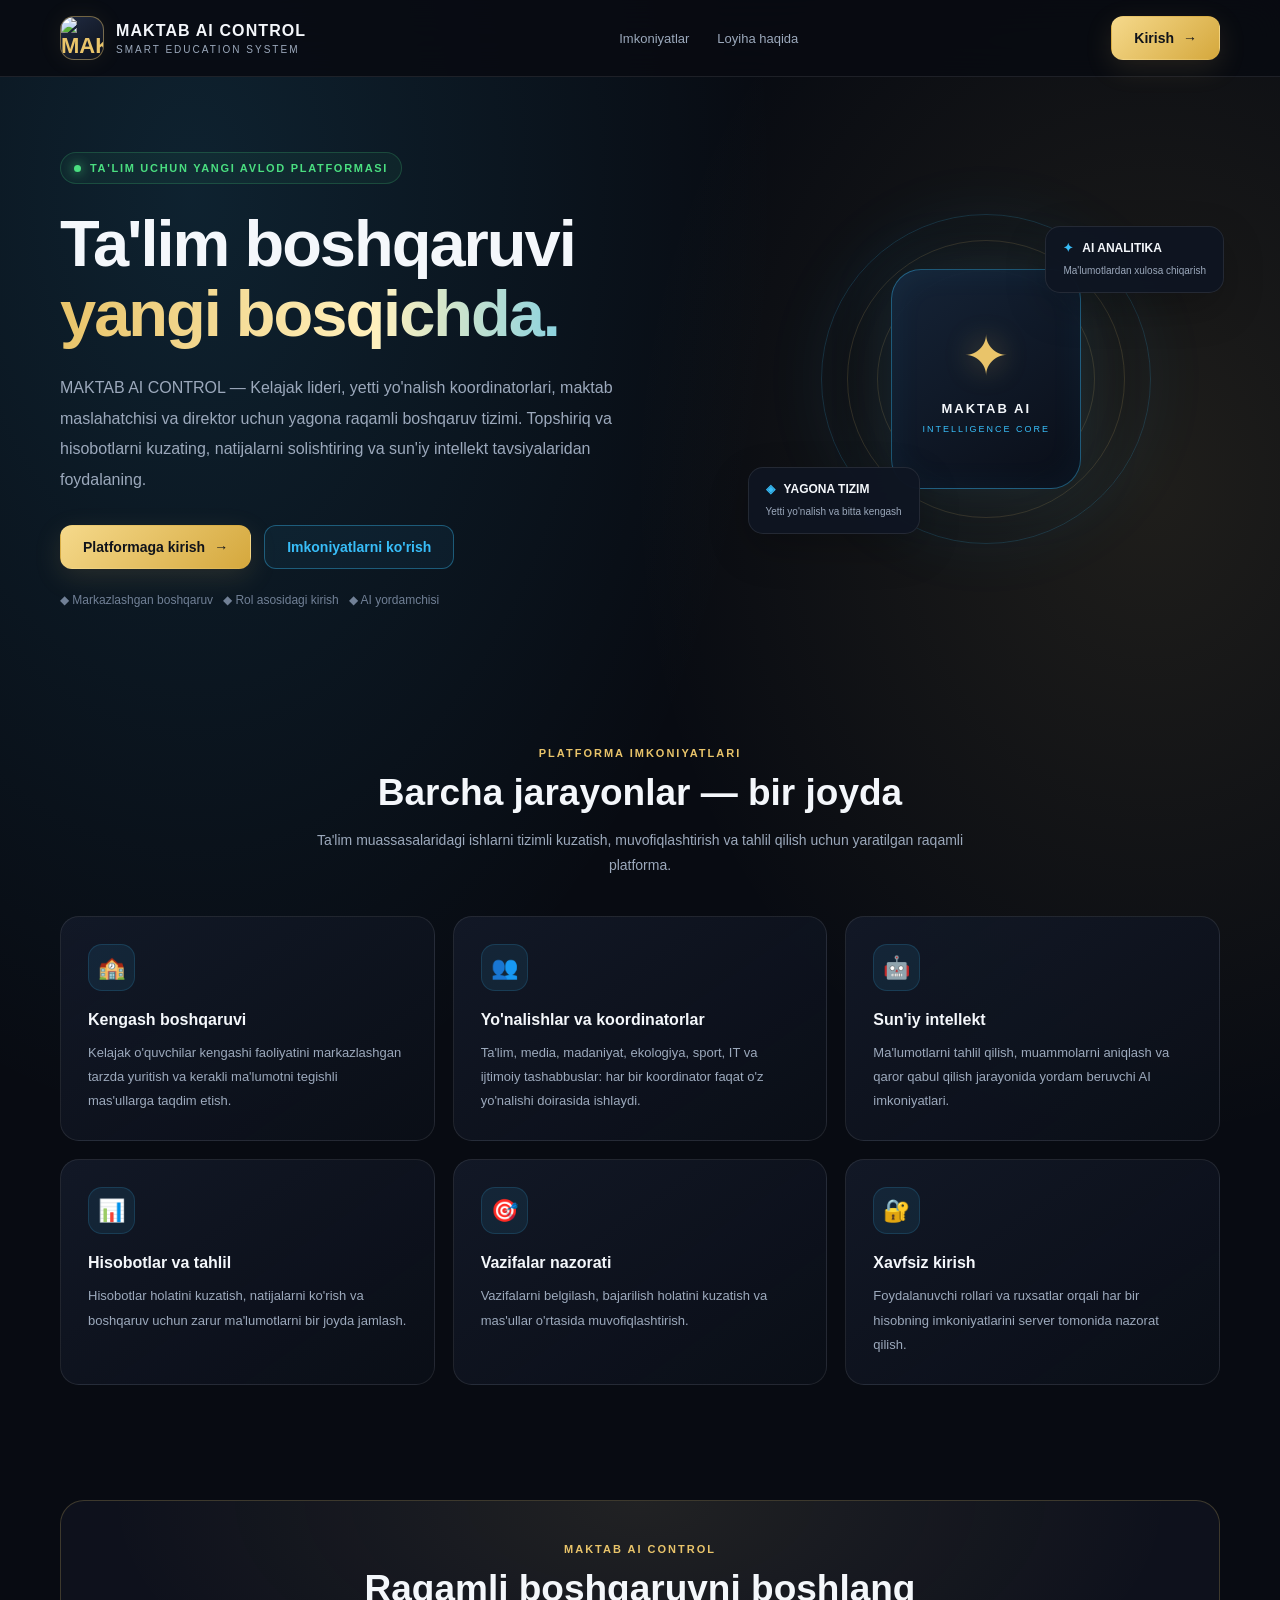
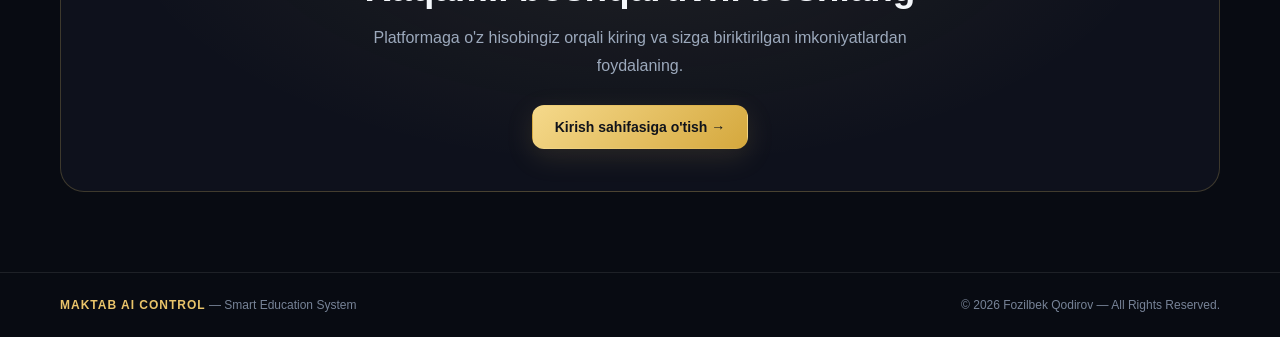
==== TUMAN_AI_CONTROL/app/static/index.html @ a56008ac "Credit project author in copyright footer" ====
<!DOCTYPE html>
<html lang="uz">
<head>
    <meta charset="UTF-8">
    <meta name="viewport" content="width=device-width, initial-scale=1.0">
    <meta name="theme-color" content="#080b12">
    <meta name="description" content="MAKTAB AI CONTROL — maktab Kelajak o'quvchilar kengashi faoliyatini boshqarish va sun'iy intellekt bilan tahlil qilish platformasi.">
    <title>MAKTAB AI CONTROL | Bosh sahifa</title>

    <style>
        :root {
            --bg: #080b12;
            --panel: rgba(17, 23, 37, .82);
            --gold: #e9c46a;
            --blue: #38bdf8;
            --green: #4ade80;
            --text: #f4f7fb;
            --muted: #9ca9bc;
            --border: rgba(255,255,255,.09);
        }

        * {
            box-sizing: border-box;
            margin: 0;
            padding: 0;
        }

        html {
            scroll-behavior: smooth;
        }

        body {
            min-height: 100vh;
            font-family: "Segoe UI", Arial, sans-serif;
            background:
                radial-gradient(ellipse at 15% 10%, rgba(56,189,248,.13), transparent 38%),
                radial-gradient(ellipse at 90% 25%, rgba(233,196,106,.10), transparent 32%),
                var(--bg);
            color: var(--text);
            overflow-x: hidden;
        }

        a {
            color: inherit;
            text-decoration: none;
        }

        button, a {
            -webkit-tap-highlight-color: transparent;
        }

        .container {
            width: min(1160px, 92%);
            margin: auto;
        }

        header {
            position: sticky;
            top: 0;
            z-index: 100;
            background: rgba(8,11,18,.88);
            backdrop-filter: blur(18px);
            border-bottom: 1px solid var(--border);
        }

        .navbar {
            min-height: 76px;
            display: flex;
            align-items: center;
            justify-content: space-between;
            gap: 20px;
        }

        .brand {
            display: flex;
            align-items: center;
            gap: 12px;
        }

        .brand-icon {
            width: 44px;
            height: 44px;
            border-radius: 14px;
            display: grid;
            place-items: center;
            color: var(--gold);
            font-size: 22px;
            font-weight: 900;
            background: linear-gradient(145deg, #202b42, #0d111b);
            border: 1px solid rgba(233,196,106,.45);
            box-shadow: 0 0 24px rgba(233,196,106,.08);
        }

        .brand-name {
            font-size: 16px;
            font-weight: 900;
            letter-spacing: 1.1px;
        }

        .brand-subtitle {
            color: var(--muted);
            font-size: 10px;
            letter-spacing: 2px;
            margin-top: 4px;
        }

        .nav-links {
            display: flex;
            align-items: center;
            gap: 28px;
            color: var(--muted);
            font-size: 13px;
        }

        .nav-links a:hover {
            color: var(--gold);
        }

        .btn {
            display: inline-flex;
            align-items: center;
            justify-content: center;
            gap: 9px;
            padding: 13px 22px;
            border-radius: 12px;
            border: 1px solid transparent;
            font-size: 14px;
            font-weight: 800;
            cursor: pointer;
            transition: .2s ease;
        }

        .btn:hover {
            transform: translateY(-2px);
        }

        .btn-primary {
            color: #10131a;
            background: linear-gradient(135deg, #f5d98b, #d5a83d);
            box-shadow: 0 8px 28px rgba(233,196,106,.13);
        }

        .btn-outline {
            border-color: rgba(56,189,248,.38);
            background: rgba(56,189,248,.06);
            color: var(--blue);
        }

        .hero {
            min-height: 590px;
            display: grid;
            grid-template-columns: 1.15fr .85fr;
            align-items: center;
            gap: 60px;
            padding-top: 75px;
            padding-bottom: 75px;
        }

        .eyebrow {
            display: inline-flex;
            align-items: center;
            gap: 9px;
            color: var(--green);
            font-size: 11px;
            font-weight: 800;
            letter-spacing: 1.7px;
            text-transform: uppercase;
            border: 1px solid rgba(74,222,128,.2);
            background: rgba(74,222,128,.06);
            border-radius: 30px;
            padding: 9px 13px;
            margin-bottom: 25px;
        }

        .status-dot {
            width: 7px;
            height: 7px;
            background: var(--green);
            border-radius: 50%;
            box-shadow: 0 0 12px var(--green);
        }

        h1 {
            font-size: clamp(37px, 5.2vw, 65px);
            line-height: 1.08;
            letter-spacing: -2px;
            margin-bottom: 24px;
        }

        h1 span {
            display: block;
            background: linear-gradient(90deg, var(--gold), #fff0bd, var(--blue));
            background-clip: text;
            -webkit-background-clip: text;
            color: transparent;
        }

        .hero-description {
            color: var(--muted);
            font-size: 16px;
            line-height: 1.9;
            max-width: 590px;
            margin-bottom: 30px;
        }

        .hero-actions {
            display: flex;
            flex-wrap: wrap;
            gap: 13px;
        }

        .hero-note {
            margin-top: 24px;
            color: #718096;
            font-size: 12px;
        }

        .visual {
            position: relative;
            min-height: 390px;
            display: grid;
            place-items: center;
        }

        .orbit {
            position: absolute;
            width: 330px;
            height: 330px;
            border: 1px solid rgba(56,189,248,.18);
            border-radius: 50%;
            box-shadow: 0 0 70px rgba(56,189,248,.06),
                        inset 0 0 60px rgba(56,189,248,.04);
        }

        .orbit::before,
        .orbit::after {
            content: "";
            position: absolute;
            border: 1px solid rgba(233,196,106,.15);
            border-radius: 50%;
        }

        .orbit::before {
            inset: 25px;
        }

        .orbit::after {
            inset: 55px;
        }

        .core {
            position: relative;
            width: 190px;
            height: 220px;
            border-radius: 30px;
            border: 1px solid rgba(56,189,248,.4);
            background: linear-gradient(145deg, rgba(22,37,57,.96), rgba(10,14,24,.98));
            box-shadow: 0 0 65px rgba(56,189,248,.13),
                        inset 0 0 35px rgba(56,189,248,.06);
            display: flex;
            flex-direction: column;
            align-items: center;
            justify-content: center;
            animation: float 5s ease-in-out infinite;
        }

        .core-symbol {
            font-size: 55px;
            color: var(--gold);
            text-shadow: 0 0 30px rgba(233,196,106,.4);
        }

        .core-title {
            margin-top: 13px;
            font-size: 13px;
            font-weight: 900;
            letter-spacing: 2px;
        }

        .core-caption {
            color: var(--blue);
            font-size: 9px;
            letter-spacing: 2px;
            margin-top: 8px;
        }

        .floating-card {
            position: absolute;
            padding: 14px 17px;
            border: 1px solid var(--border);
            background: rgba(15,21,34,.92);
            backdrop-filter: blur(15px);
            border-radius: 15px;
            box-shadow: 0 15px 40px rgba(0,0,0,.22);
        }

        .floating-card strong {
            display: block;
            font-size: 12px;
            margin-bottom: 5px;
        }

        .floating-card small {
            font-size: 10px;
            color: var(--muted);
        }

        .card-one {
            top: 42px;
            right: -4px;
        }

        .card-two {
            bottom: 40px;
            left: -5px;
        }

        .card-icon {
            color: var(--blue);
            margin-right: 6px;
        }

        @keyframes float {
            0%, 100% { transform: translateY(0); }
            50% { transform: translateY(-10px); }
        }

        .section {
            padding: 65px 0;
        }

        .section-heading {
            text-align: center;
            max-width: 700px;
            margin: 0 auto 38px;
        }

        .section-heading .mini {
            color: var(--gold);
            font-size: 11px;
            font-weight: 800;
            letter-spacing: 2px;
            margin-bottom: 13px;
        }

        h2 {
            font-size: clamp(25px, 3.3vw, 37px);
            margin-bottom: 14px;
        }

        .section-heading p {
            color: var(--muted);
            line-height: 1.8;
            font-size: 14px;
        }

        .features {
            display: grid;
            grid-template-columns: repeat(3, 1fr);
            gap: 18px;
        }

        .feature {
            padding: 27px;
            border-radius: 19px;
            border: 1px solid var(--border);
            background: linear-gradient(145deg, rgba(19,26,41,.88), rgba(11,15,24,.8));
            transition: .25s ease;
        }

        .feature:hover {
            transform: translateY(-5px);
            border-color: rgba(56,189,248,.3);
        }

        .feature-icon {
            width: 47px;
            height: 47px;
            display: grid;
            place-items: center;
            border-radius: 14px;
            margin-bottom: 20px;
            font-size: 22px;
            background: rgba(56,189,248,.09);
            border: 1px solid rgba(56,189,248,.16);
        }

        .feature h3 {
            font-size: 16px;
            margin-bottom: 12px;
        }

        .feature p {
            color: var(--muted);
            font-size: 13px;
            line-height: 1.85;
        }

        .cta {
            margin: 50px auto 80px;
            padding: 42px;
            text-align: center;
            border: 1px solid rgba(233,196,106,.22);
            border-radius: 24px;
            background:
                radial-gradient(ellipse at top, rgba(233,196,106,.09), transparent 65%),
                rgba(16,21,32,.75);
        }

        .cta p {
            color: var(--muted);
            line-height: 1.8;
            margin: 13px auto 24px;
            max-width: 600px;
        }

        footer {
            border-top: 1px solid var(--border);
            padding: 25px 0;
            color: #778397;
            font-size: 12px;
        }

        .footer-inner {
            display: flex;
            justify-content: space-between;
            align-items: center;
            gap: 15px;
        }

        .footer-brand {
            color: var(--gold);
            font-weight: 900;
            letter-spacing: 1px;
        }

        @media (max-width: 850px) {
            .nav-links {
                display: none;
            }

            .hero {
                grid-template-columns: 1fr;
                gap: 20px;
                padding-top: 65px;
            }

            .visual {
                min-height: 360px;
            }

            .features {
                grid-template-columns: repeat(2, 1fr);
            }

            .card-one {
                right: 2%;
            }

            .card-two {
                left: 2%;
            }
        }

        @media (max-width: 560px) {
            .brand-name {
                font-size: 13px;
            }

            .brand-subtitle {
                font-size: 8px;
            }

            .navbar > .btn {
                padding: 11px 13px;
                font-size: 12px;
            }

            h1 {
                letter-spacing: -1.2px;
            }

            .hero-description {
                font-size: 14px;
            }

            .features {
                grid-template-columns: 1fr;
            }

            .orbit {
                width: 270px;
                height: 270px;
            }

            .core {
                width: 160px;
                height: 190px;
            }

            .floating-card {
                padding: 11px;
            }

            .floating-card strong {
                font-size: 10px;
            }

            .floating-card small {
                font-size: 9px;
            }

            .cta {
                padding: 28px 18px;
            }

            .footer-inner {
                flex-direction: column;
                text-align: center;
            }
        }

        @media (prefers-reduced-motion: reduce) {
            *, *::before, *::after {
                animation-duration: .01ms !important;
                animation-iteration-count: 1 !important;
                scroll-behavior: auto !important;
                transition-duration: .01ms !important;
            }
        }
    </style>
</head>

<body>
    <header>
        <div class="container navbar">
            <a class="brand" href="/" aria-label="MAKTAB AI CONTROL bosh sahifa">
                <img class="brand-icon" src="/static/maktab-logo.svg" alt="MAKTAB AI CONTROL logosi">
                <div>
                    <div class="brand-name">MAKTAB AI CONTROL</div>
                    <div class="brand-subtitle">SMART EDUCATION SYSTEM</div>
                </div>
            </a>

            <nav class="nav-links">
                <a href="#imkoniyatlar">Imkoniyatlar</a>
                <a href="#haqida">Loyiha haqida</a>
            </nav>

            <!-- MUHIM: Kirish tugmasi /login ga boradi -->
            <a class="btn btn-primary" href="/login">
                Kirish <span aria-hidden="true">→</span>
            </a>
        </div>
    </header>

    <main>
        <section class="container hero" id="haqida">
            <div>
                <div class="eyebrow">
                    <span class="status-dot"></span>
                    TA'LIM UCHUN YANGI AVLOD PLATFORMASI
                </div>

                <h1>
                    Ta'lim boshqaruvi
                    <span>yangi bosqichda.</span>
                </h1>

                <p class="hero-description">
                    MAKTAB AI CONTROL — Kelajak lideri, yetti yo'nalish
                    koordinatorlari, maktab maslahatchisi va direktor uchun
                    yagona raqamli boshqaruv tizimi. Topshiriq va hisobotlarni
                    kuzating, natijalarni solishtiring va sun'iy intellekt
                    tavsiyalaridan foydalaning.
                </p>

                <div class="hero-actions">
                    <a class="btn btn-primary" href="/login">
                        Platformaga kirish <span aria-hidden="true">→</span>
                    </a>

                    <a class="btn btn-outline" href="#imkoniyatlar">
                        Imkoniyatlarni ko'rish
                    </a>
                </div>

                <div class="hero-note">
                    ◆ Markazlashgan boshqaruv &nbsp; ◆ Rol asosidagi kirish
                    &nbsp; ◆ AI yordamchisi
                </div>
            </div>

            <div class="visual" aria-label="MAKTAB AI CONTROL platformasi tasviri">
                <div class="orbit"></div>

                <div class="core">
                    <div class="core-symbol">✦</div>
                    <div class="core-title">MAKTAB AI</div>
                    <div class="core-caption">INTELLIGENCE CORE</div>
                </div>

                <div class="floating-card card-one">
                    <strong><span class="card-icon">✦</span> AI ANALITIKA</strong>
                    <small>Ma'lumotlardan xulosa chiqarish</small>
                </div>

                <div class="floating-card card-two">
                    <strong><span class="card-icon">◈</span> YAGONA TIZIM</strong>
                    <small>Yetti yo'nalish va bitta kengash</small>
                </div>
            </div>
        </section>

        <section class="section" id="imkoniyatlar">
            <div class="container">
                <div class="section-heading">
                    <div class="mini">PLATFORMA IMKONIYATLARI</div>
                    <h2>Barcha jarayonlar — bir joyda</h2>
                    <p>
                        Ta'lim muassasalaridagi ishlarni tizimli kuzatish,
                        muvofiqlashtirish va tahlil qilish uchun yaratilgan
                        raqamli platforma.
                    </p>
                </div>

                <div class="features">
                    <article class="feature">
                        <div class="feature-icon">🏫</div>
                        <h3>Kengash boshqaruvi</h3>
                        <p>
                            Kelajak o'quvchilar kengashi faoliyatini
                            markazlashgan tarzda yuritish va kerakli ma'lumotni
                            tegishli mas'ullarga taqdim etish.
                        </p>
                    </article>

                    <article class="feature">
                        <div class="feature-icon">👥</div>
                        <h3>Yo'nalishlar va koordinatorlar</h3>
                        <p>
                            Ta'lim, media, madaniyat, ekologiya, sport,
                            IT va ijtimoiy tashabbuslar: har bir koordinator
                            faqat o'z yo'nalishi doirasida ishlaydi.
                        </p>
                    </article>

                    <article class="feature">
                        <div class="feature-icon">🤖</div>
                        <h3>Sun'iy intellekt</h3>
                        <p>
                            Ma'lumotlarni tahlil qilish, muammolarni
                            aniqlash va qaror qabul qilish jarayonida
                            yordam beruvchi AI imkoniyatlari.
                        </p>
                    </article>

                    <article class="feature">
                        <div class="feature-icon">📊</div>
                        <h3>Hisobotlar va tahlil</h3>
                        <p>
                            Hisobotlar holatini kuzatish, natijalarni
                            ko'rish va boshqaruv uchun zarur
                            ma'lumotlarni bir joyda jamlash.
                        </p>
                    </article>

                    <article class="feature">
                        <div class="feature-icon">🎯</div>
                        <h3>Vazifalar nazorati</h3>
                        <p>
                            Vazifalarni belgilash, bajarilish holatini
                            kuzatish va mas'ullar o'rtasida
                            muvofiqlashtirish.
                        </p>
                    </article>

                    <article class="feature">
                        <div class="feature-icon">🔐</div>
                        <h3>Xavfsiz kirish</h3>
                        <p>
                            Foydalanuvchi rollari va ruxsatlar orqali
                            har bir hisobning imkoniyatlarini
                            server tomonida nazorat qilish.
                        </p>
                    </article>
                </div>
            </div>
        </section>

        <section class="container">
            <div class="cta">
                <div class="section-heading" style="margin-bottom: 0;">
                    <div class="mini">MAKTAB AI CONTROL</div>
                    <h2>Raqamli boshqaruvni boshlang</h2>
                </div>

                <p>
                    Platformaga o'z hisobingiz orqali kiring va
                    sizga biriktirilgan imkoniyatlardan foydalaning.
                </p>

                <a class="btn btn-primary" href="/login">
                    Kirish sahifasiga o'tish →
                </a>
            </div>
        </section>
    </main>

    <footer>
        <div class="container footer-inner">
            <div>
                <span class="footer-brand">MAKTAB AI CONTROL</span>
                <span> — Smart Education System</span>
            </div>

            <div>
                © <span id="year"></span> Fozilbek Qodirov — All Rights Reserved.
            </div>
        </div>
    </footer>

    <script>
        document.getElementById("year").textContent =
            new Date().getFullYear();

        // Kirish tugmalari /login sahifasiga olib boradi.
        // API hujjatlari (/docs) bosh sahifadagi kirish tugmasi bilan bog'lanmagan.
    </script>
</body>
</html>
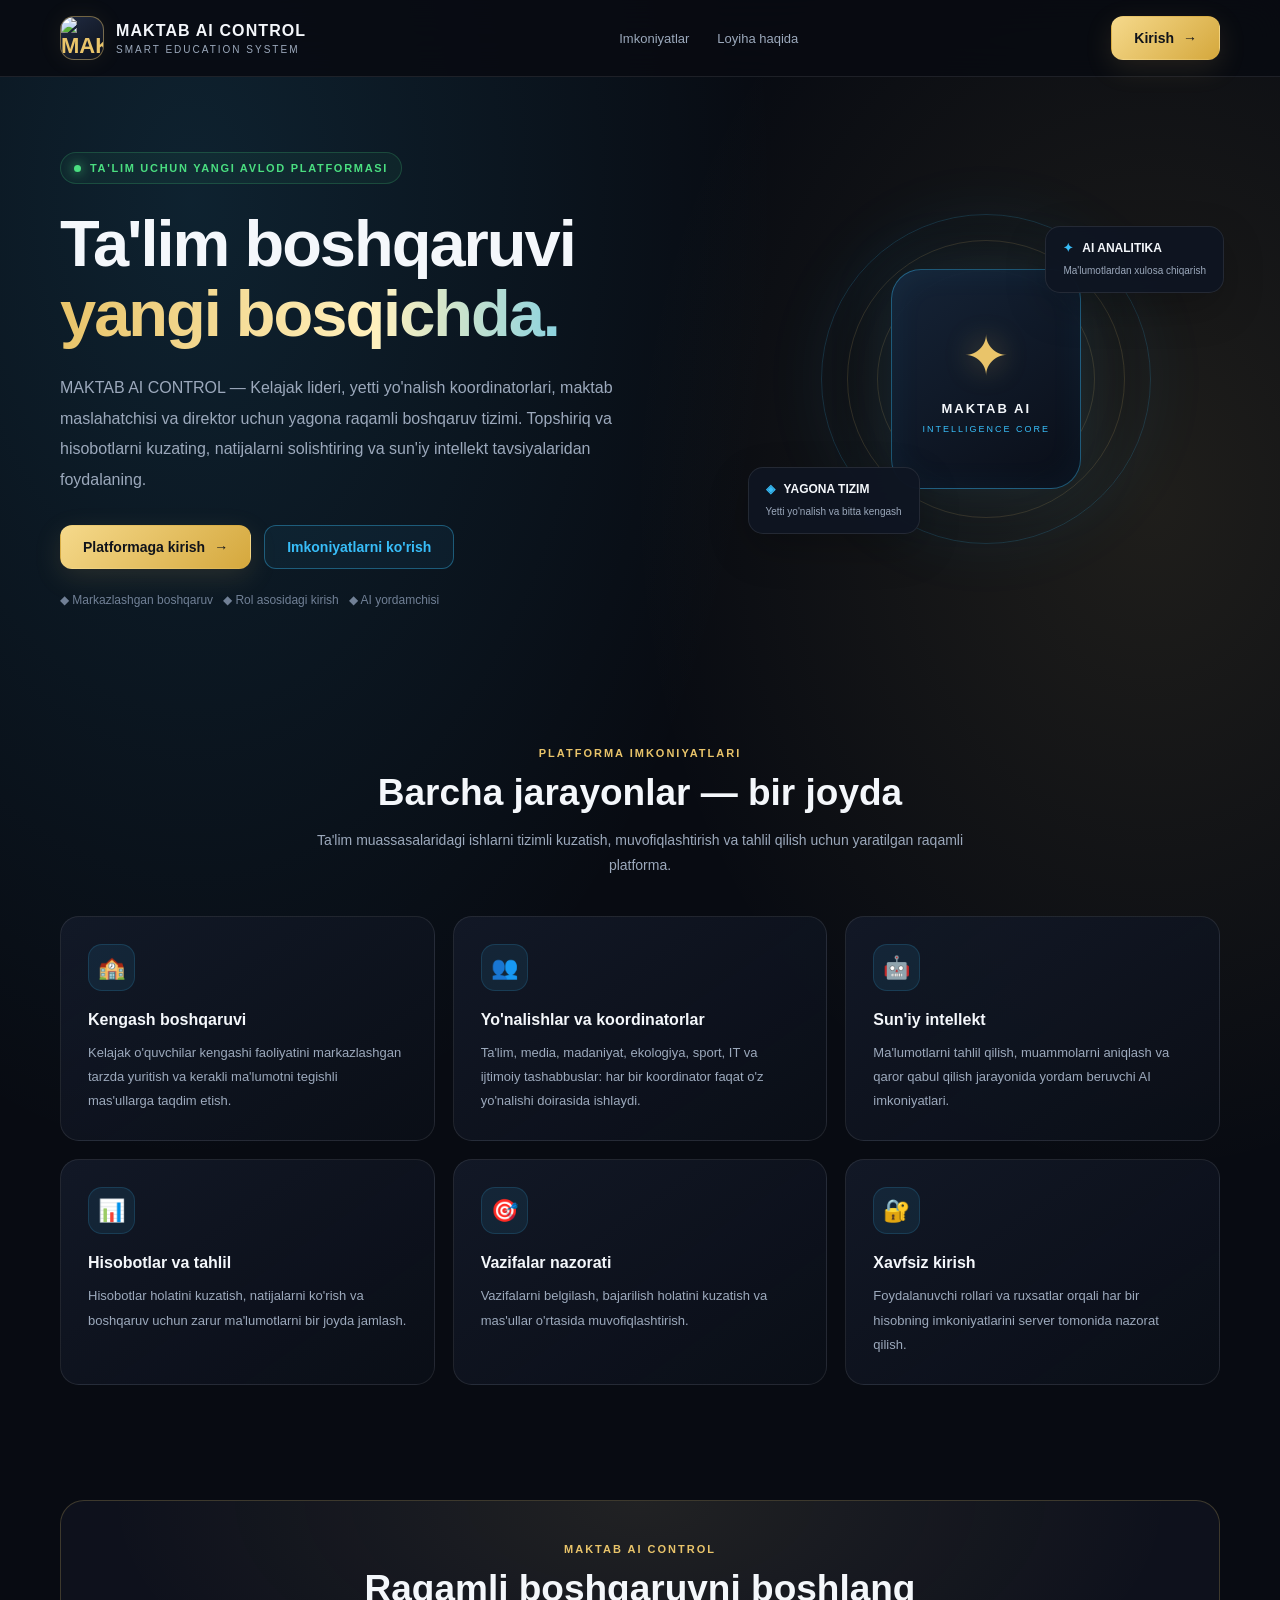
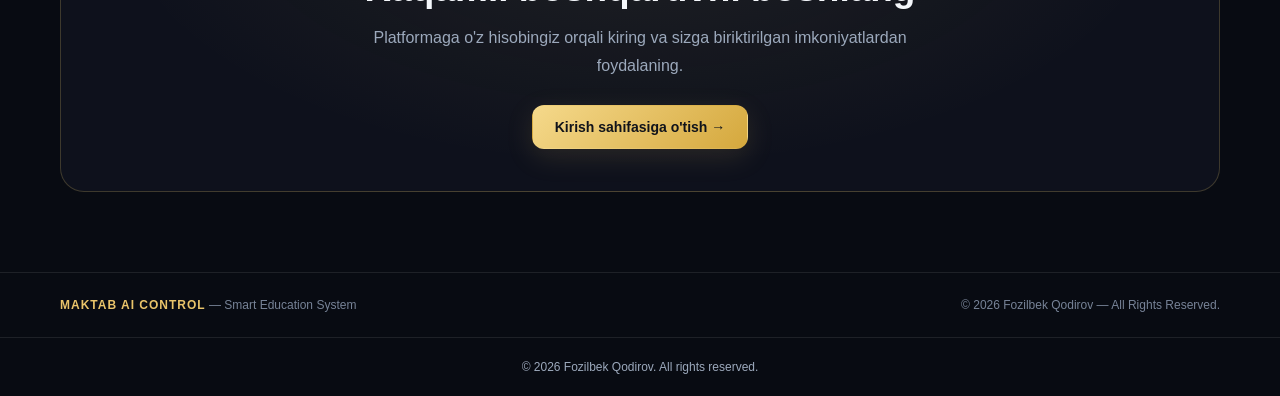
==== commit 88cbfa33: "Add browser favicon and copyright footer" ====
--- a/TUMAN_AI_CONTROL/app/static/index.html
+++ b/TUMAN_AI_CONTROL/app/static/index.html
@@ -5,7 +5,8 @@
     <meta name="viewport" content="width=device-width, initial-scale=1.0">
     <meta name="theme-color" content="#080b12">
     <meta name="description" content="MAKTAB AI CONTROL — maktab Kelajak o'quvchilar kengashi faoliyatini boshqarish va sun'iy intellekt bilan tahlil qilish platformasi.">
-    <title>MAKTAB AI CONTROL | Bosh sahifa</title>
+    <title>MAKTAB AI CONTROL | Bosh sahifa</title>
+    <link rel="icon" type="image/svg+xml" href="/static/maktab-logo.svg">
 
     <style>
         :root {
@@ -727,5 +728,6 @@
         // Kirish tugmalari /login sahifasiga olib boradi.
         // API hujjatlari (/docs) bosh sahifadagi kirish tugmasi bilan bog'lanmagan.
     </script>
+<footer style="padding:22px 16px;text-align:center;color:#9ca9bc;font-size:12px;border-top:1px solid rgba(255,255,255,.09)">© 2026 Fozilbek Qodirov. All rights reserved.</footer>
 </body>
 </html>
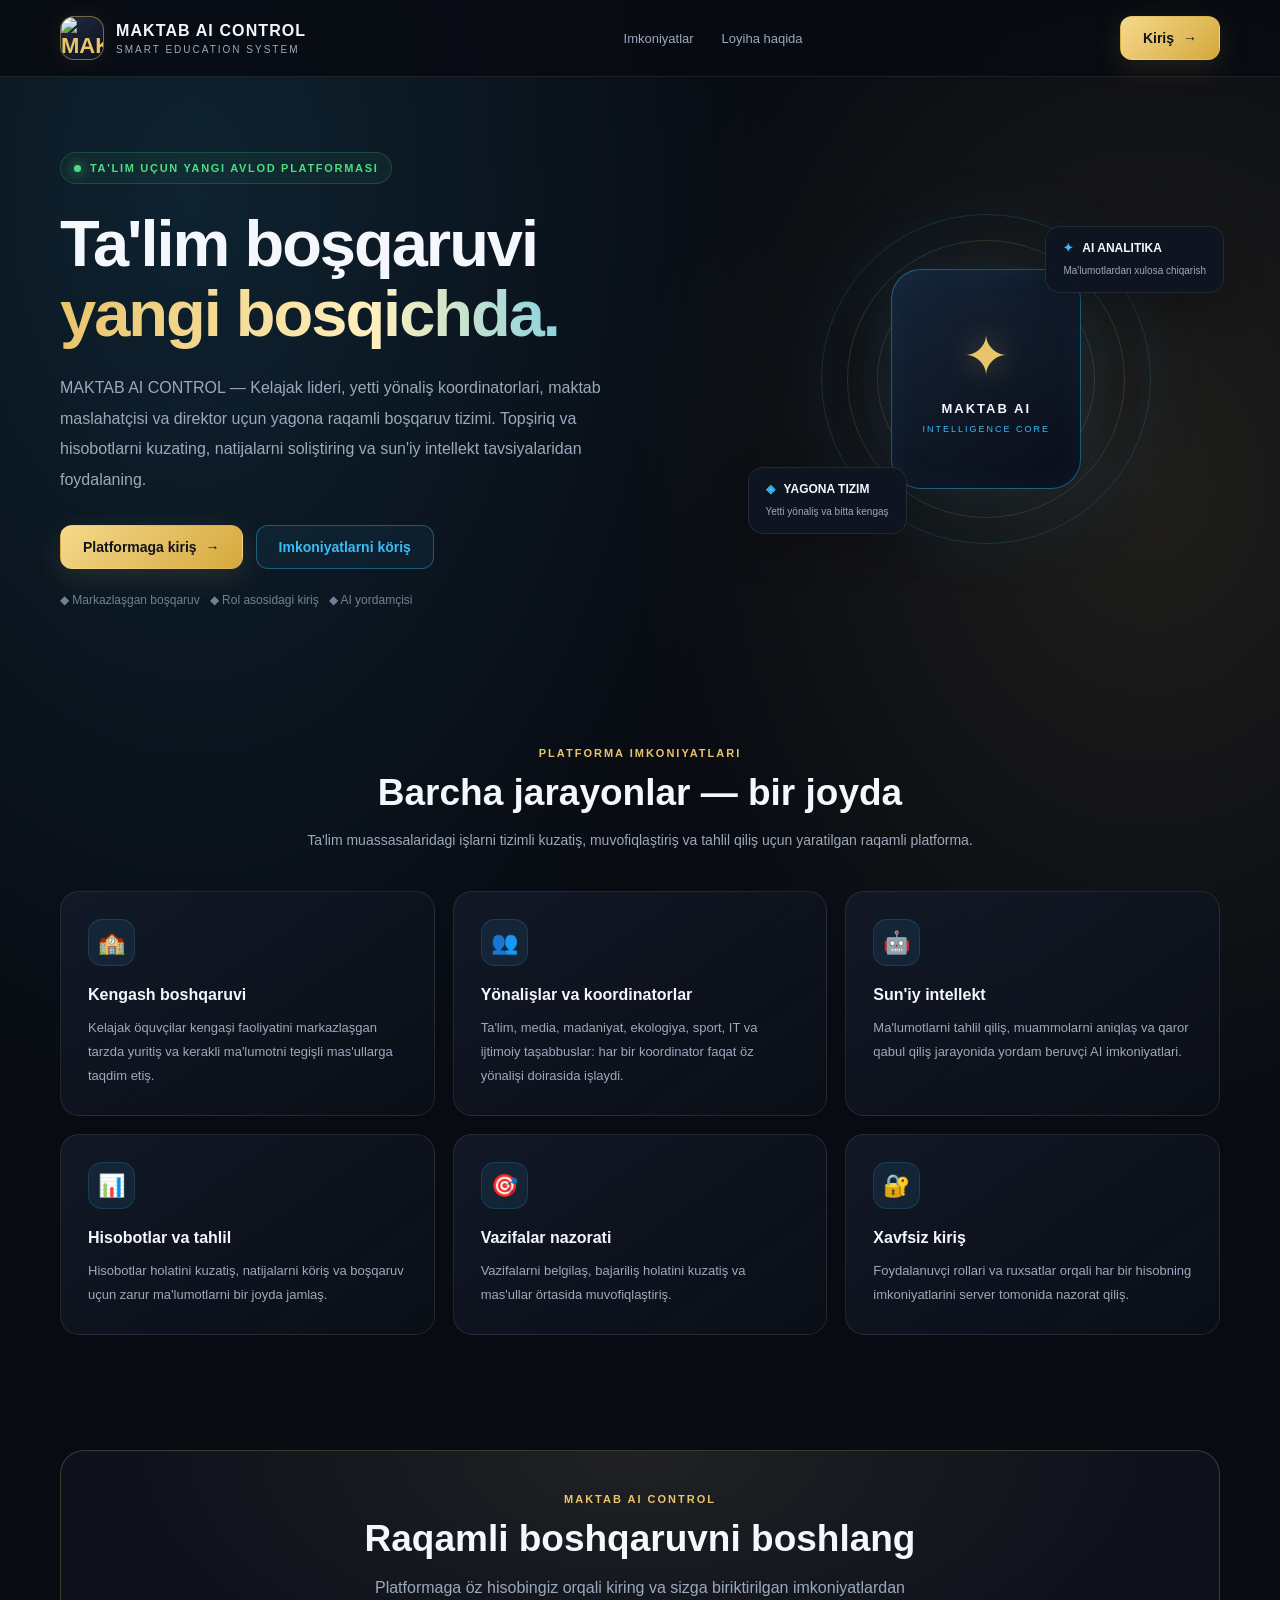
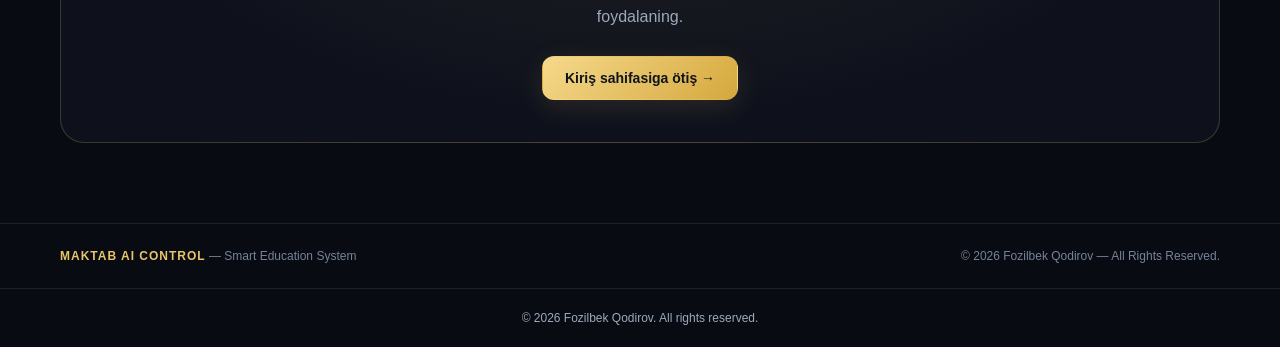
==== commit d93683db: "Apply national Uzbek orthography to visible interface" ====
--- a/TUMAN_AI_CONTROL/app/static/index.html
+++ b/TUMAN_AI_CONTROL/app/static/index.html
@@ -729,5 +729,5 @@
         // API hujjatlari (/docs) bosh sahifadagi kirish tugmasi bilan bog'lanmagan.
     </script>
 <footer style="padding:22px 16px;text-align:center;color:#9ca9bc;font-size:12px;border-top:1px solid rgba(255,255,255,.09)">© 2026 Fozilbek Qodirov. All rights reserved.</footer>
-</body>
+<script id="uzbek-national-orthography">(function(){const words=/\b(va|uchun|bilan|hamda|kirish|chiqish|ma'lumot|ma’lumot|o'qituvchi|o‘qituvchi|o'quvchi|o‘quvchi|ta'lim|ta’lim|foydalanuvchi|yordam|sozlamalar|boshqaruv|hisobot|hisobotlar|yuklash|saqlash|o'chirish|o‘chirish|tahrirlash|qidirish|tanlash|bekor|qayta|bajarish|yuborish|ko'rish|ko‘rish|boshlash|yakunlash|muvaffaqiyatli|xatolik|parol|fan|dars|mavzu|resurs|kutubxona|natija|topshiriq|maktab|o'zgartirish|o‘zgartirish)\b/i;function cv(s){if(!words.test(s)&&!/[oOgG][\u2018\u2019\u02BB\u02BC'\u0060]/.test(s))return s;return s.replace(/([oO])[\u2018\u2019\u02BB\u02BC'\u0060´]/g,(_,a)=>a==="O"?"Ö":"ö").replace(/([gG])[\u2018\u2019\u02BB\u02BC'\u0060´]/g,(_,a)=>a==="G"?"Ğ":"ğ").replace(/sh/g,"ş").replace(/Sh/g,"Ş").replace(/SH/g,"Ş").replace(/ch/g,"ç").replace(/Ch/g,"Ç").replace(/CH/g,"Ç")}function walk(n){if(n.nodeType===3){if(!n.parentElement||/^(SCRIPT|STYLE|CODE|PRE|TEXTAREA)$/.test(n.parentElement.tagName))return;const v=cv(n.nodeValue);if(v!==n.nodeValue)n.nodeValue=v;return}if(n.nodeType!==1||/^(SCRIPT|STYLE|CODE|PRE|TEXTAREA)$/.test(n.tagName))return;["placeholder","title","aria-label","alt"].forEach(k=>{if(n.hasAttribute(k)){const v=n.getAttribute(k),x=cv(v);if(v!==x)n.setAttribute(k,x)}});n.childNodes.forEach(walk)}function run(){walk(document.body)}if(document.readyState==="loading")document.addEventListener("DOMContentLoaded",run,{once:true});else run();new MutationObserver(rs=>rs.forEach(r=>{r.addedNodes.forEach(walk);if(r.type==="characterData")walk(r.target);if(r.type==="attributes")walk(r.target)})).observe(document.documentElement,{subtree:true,childList:true,characterData:true,attributes:true,attributeFilter:["placeholder","title","aria-label","alt"]})})();</script></body>
 </html>
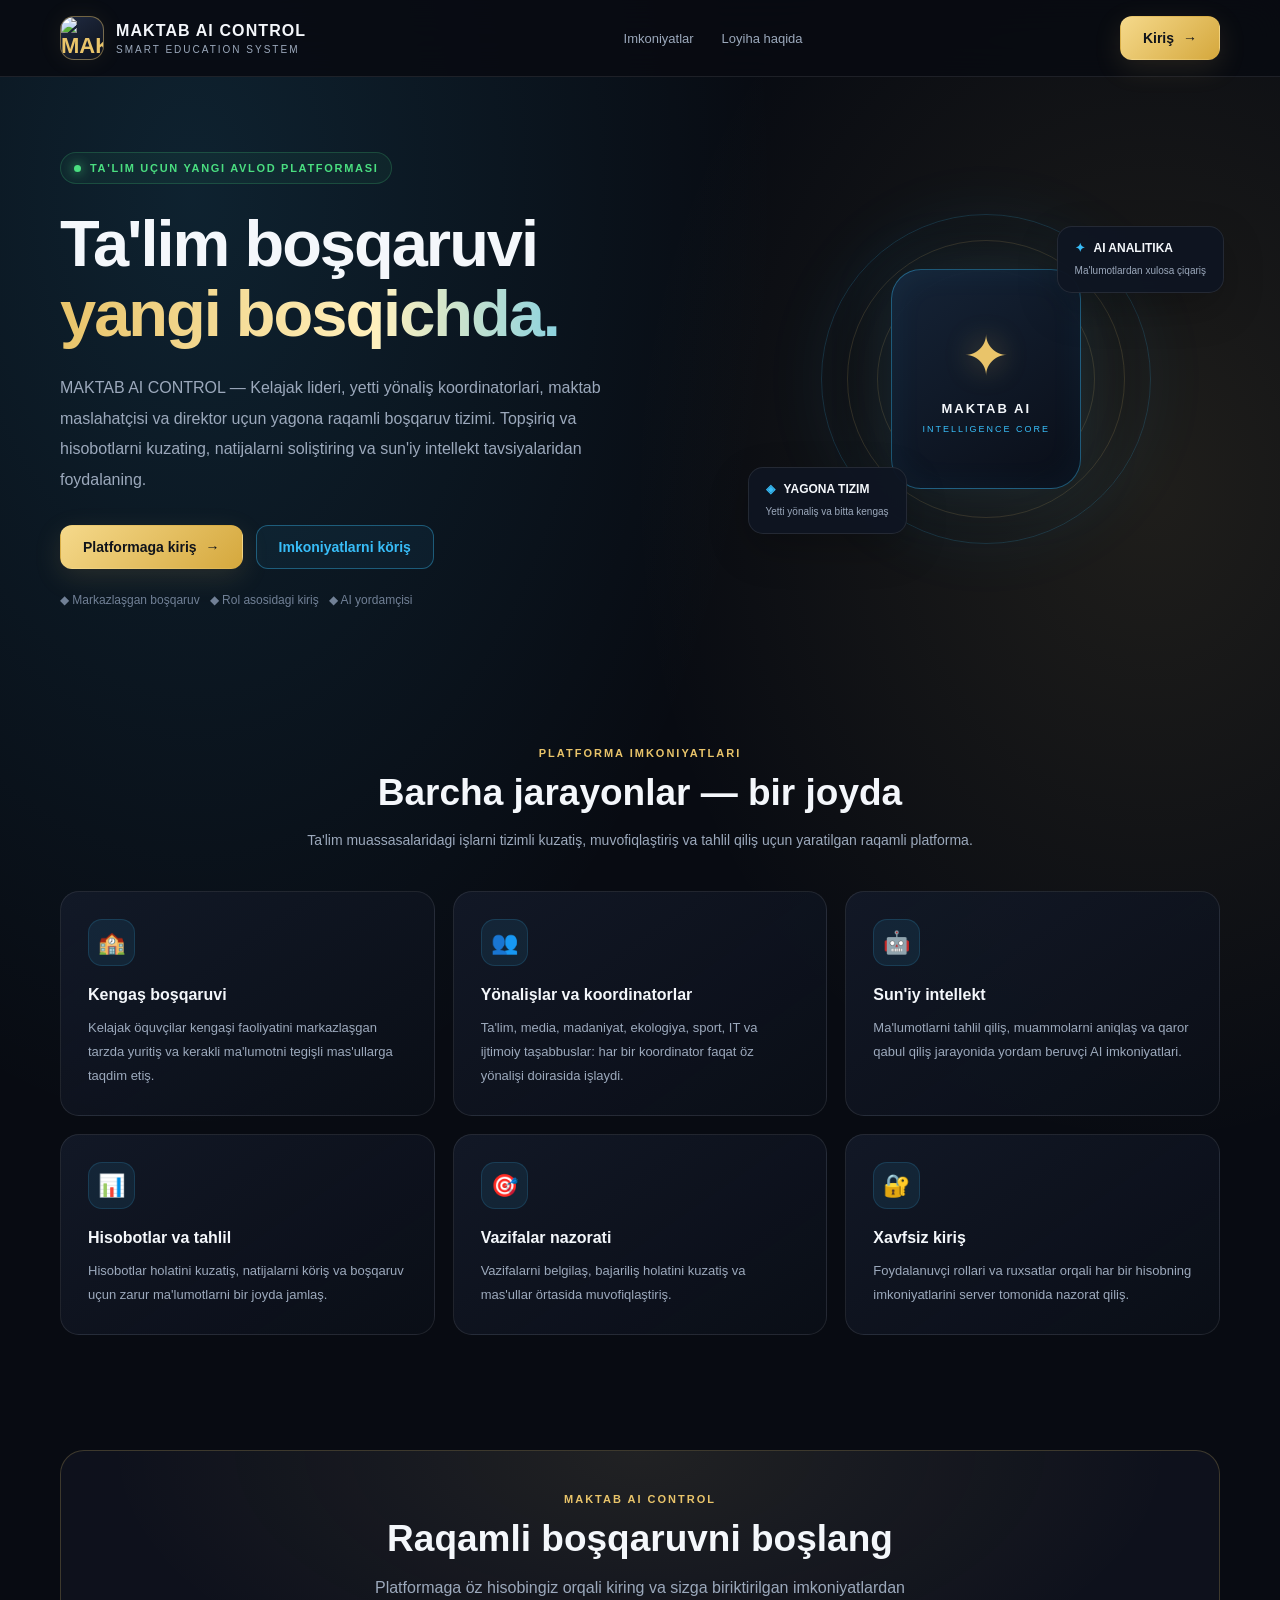
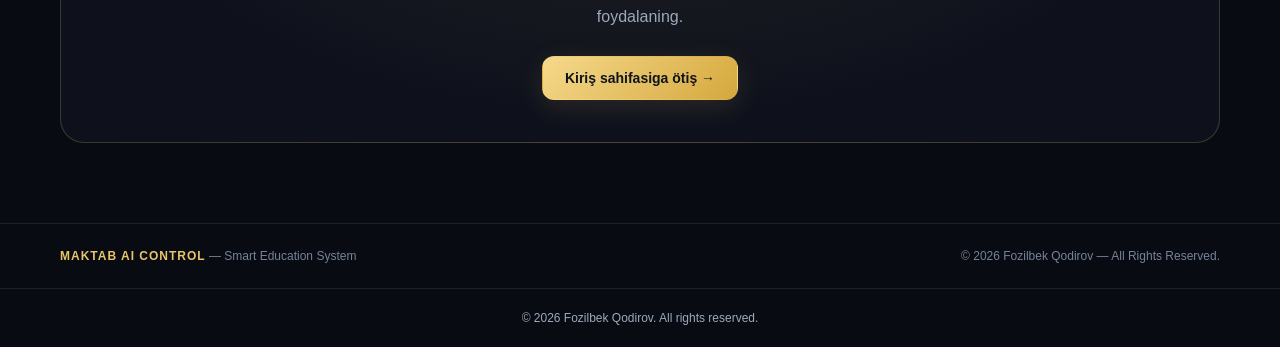
==== commit 98a7bcf6: "Fix Uzbek national orthography coverage" ====
--- a/TUMAN_AI_CONTROL/app/static/index.html
+++ b/TUMAN_AI_CONTROL/app/static/index.html
@@ -729,5 +729,23 @@
         // API hujjatlari (/docs) bosh sahifadagi kirish tugmasi bilan bog'lanmagan.
     </script>
 <footer style="padding:22px 16px;text-align:center;color:#9ca9bc;font-size:12px;border-top:1px solid rgba(255,255,255,.09)">© 2026 Fozilbek Qodirov. All rights reserved.</footer>
-<script id="uzbek-national-orthography">(function(){const words=/\b(va|uchun|bilan|hamda|kirish|chiqish|ma'lumot|ma’lumot|o'qituvchi|o‘qituvchi|o'quvchi|o‘quvchi|ta'lim|ta’lim|foydalanuvchi|yordam|sozlamalar|boshqaruv|hisobot|hisobotlar|yuklash|saqlash|o'chirish|o‘chirish|tahrirlash|qidirish|tanlash|bekor|qayta|bajarish|yuborish|ko'rish|ko‘rish|boshlash|yakunlash|muvaffaqiyatli|xatolik|parol|fan|dars|mavzu|resurs|kutubxona|natija|topshiriq|maktab|o'zgartirish|o‘zgartirish)\b/i;function cv(s){if(!words.test(s)&&!/[oOgG][\u2018\u2019\u02BB\u02BC'\u0060]/.test(s))return s;return s.replace(/([oO])[\u2018\u2019\u02BB\u02BC'\u0060´]/g,(_,a)=>a==="O"?"Ö":"ö").replace(/([gG])[\u2018\u2019\u02BB\u02BC'\u0060´]/g,(_,a)=>a==="G"?"Ğ":"ğ").replace(/sh/g,"ş").replace(/Sh/g,"Ş").replace(/SH/g,"Ş").replace(/ch/g,"ç").replace(/Ch/g,"Ç").replace(/CH/g,"Ç")}function walk(n){if(n.nodeType===3){if(!n.parentElement||/^(SCRIPT|STYLE|CODE|PRE|TEXTAREA)$/.test(n.parentElement.tagName))return;const v=cv(n.nodeValue);if(v!==n.nodeValue)n.nodeValue=v;return}if(n.nodeType!==1||/^(SCRIPT|STYLE|CODE|PRE|TEXTAREA)$/.test(n.tagName))return;["placeholder","title","aria-label","alt"].forEach(k=>{if(n.hasAttribute(k)){const v=n.getAttribute(k),x=cv(v);if(v!==x)n.setAttribute(k,x)}});n.childNodes.forEach(walk)}function run(){walk(document.body)}if(document.readyState==="loading")document.addEventListener("DOMContentLoaded",run,{once:true});else run();new MutationObserver(rs=>rs.forEach(r=>{r.addedNodes.forEach(walk);if(r.type==="characterData")walk(r.target);if(r.type==="attributes")walk(r.target)})).observe(document.documentElement,{subtree:true,childList:true,characterData:true,attributes:true,attributeFilter:["placeholder","title","aria-label","alt"]})})();</script></body>
+<script id="uzbek-national-orthography">
+(function () {
+  "use strict";
+  const words = ["foydalanuvchi","boshqaruv","kutubxona","resurs","o‘quvchi","o'quvchi","oʻquvchi","o‘qituvchi","o'qituvchi","oʻqituvchi","ta’lim","ta'lim","taʼlim","ma’lumot","ma'lumot","maʼlumot","qo‘shish","qo'shish","qoʻshish","o‘zgartirish","o'zgartirish","oʻzgartirish","o‘chirish","o'chirish","oʻchirish","ko‘rish","ko'rish","koʻrish","yuklash","saqlash","tahrirlash","qidirish","tanlash","yordam","sozlamalar","hisobot","topshiriq","mavzu","dars","fan","maktab","kirish","chiqish","bajarish","yuborish","boshlash","yakunlash","natija","baholash","oila","ota-ona","va","uchun","bilan","hamda"];
+  function convert(value) {
+    const lower = value.toLocaleLowerCase("uz");
+    if (!words.some(word => lower.includes(word))) return value;
+    return value.replace(/([oO])[\u2018\u2019\u02BB\u02BC'\u0060´]/g, (_,a)=>a==="O"?"Ö":"ö").replace(/([gG])[\u2018\u2019\u02BB\u02BC'\u0060´]/g,(_,a)=>a==="G"?"Ğ":"ğ").replace(/sh/g,"ş").replace(/Sh/g,"Ş").replace(/SH/g,"Ş").replace(/ch/g,"ç").replace(/Ch/g,"Ç").replace(/CH/g,"Ç");
+  }
+  function visit(node) {
+    if(node.nodeType===3){const p=node.parentElement;if(!p||/^(SCRIPT|STYLE|CODE|PRE|TEXTAREA|NOSCRIPT)$/.test(p.tagName))return;const v=convert(node.nodeValue);if(v!==node.nodeValue)node.nodeValue=v;return;}
+    if(node.nodeType!==1||/^(SCRIPT|STYLE|CODE|PRE|TEXTAREA|NOSCRIPT)$/.test(node.tagName))return;
+    for(const a of ["placeholder","title","aria-label","alt"])if(node.hasAttribute(a)){const v=node.getAttribute(a),n=convert(v);if(n!==v)node.setAttribute(a,n);}
+    for(const c of node.childNodes)visit(c);
+  }
+  function start(){visit(document.body||document.documentElement);const o=new MutationObserver(rs=>{for(const r of rs){if(r.type==="characterData")visit(r.target);else if(r.type==="attributes")visit(r.target);else for(const n of r.addedNodes)visit(n);}});o.observe(document.documentElement,{subtree:true,childList:true,characterData:true,attributes:true,attributeFilter:["placeholder","title","aria-label","alt"]});}
+  if(document.readyState==="loading")document.addEventListener("DOMContentLoaded",start,{once:true});else start();
+})();
+</script></body>
 </html>
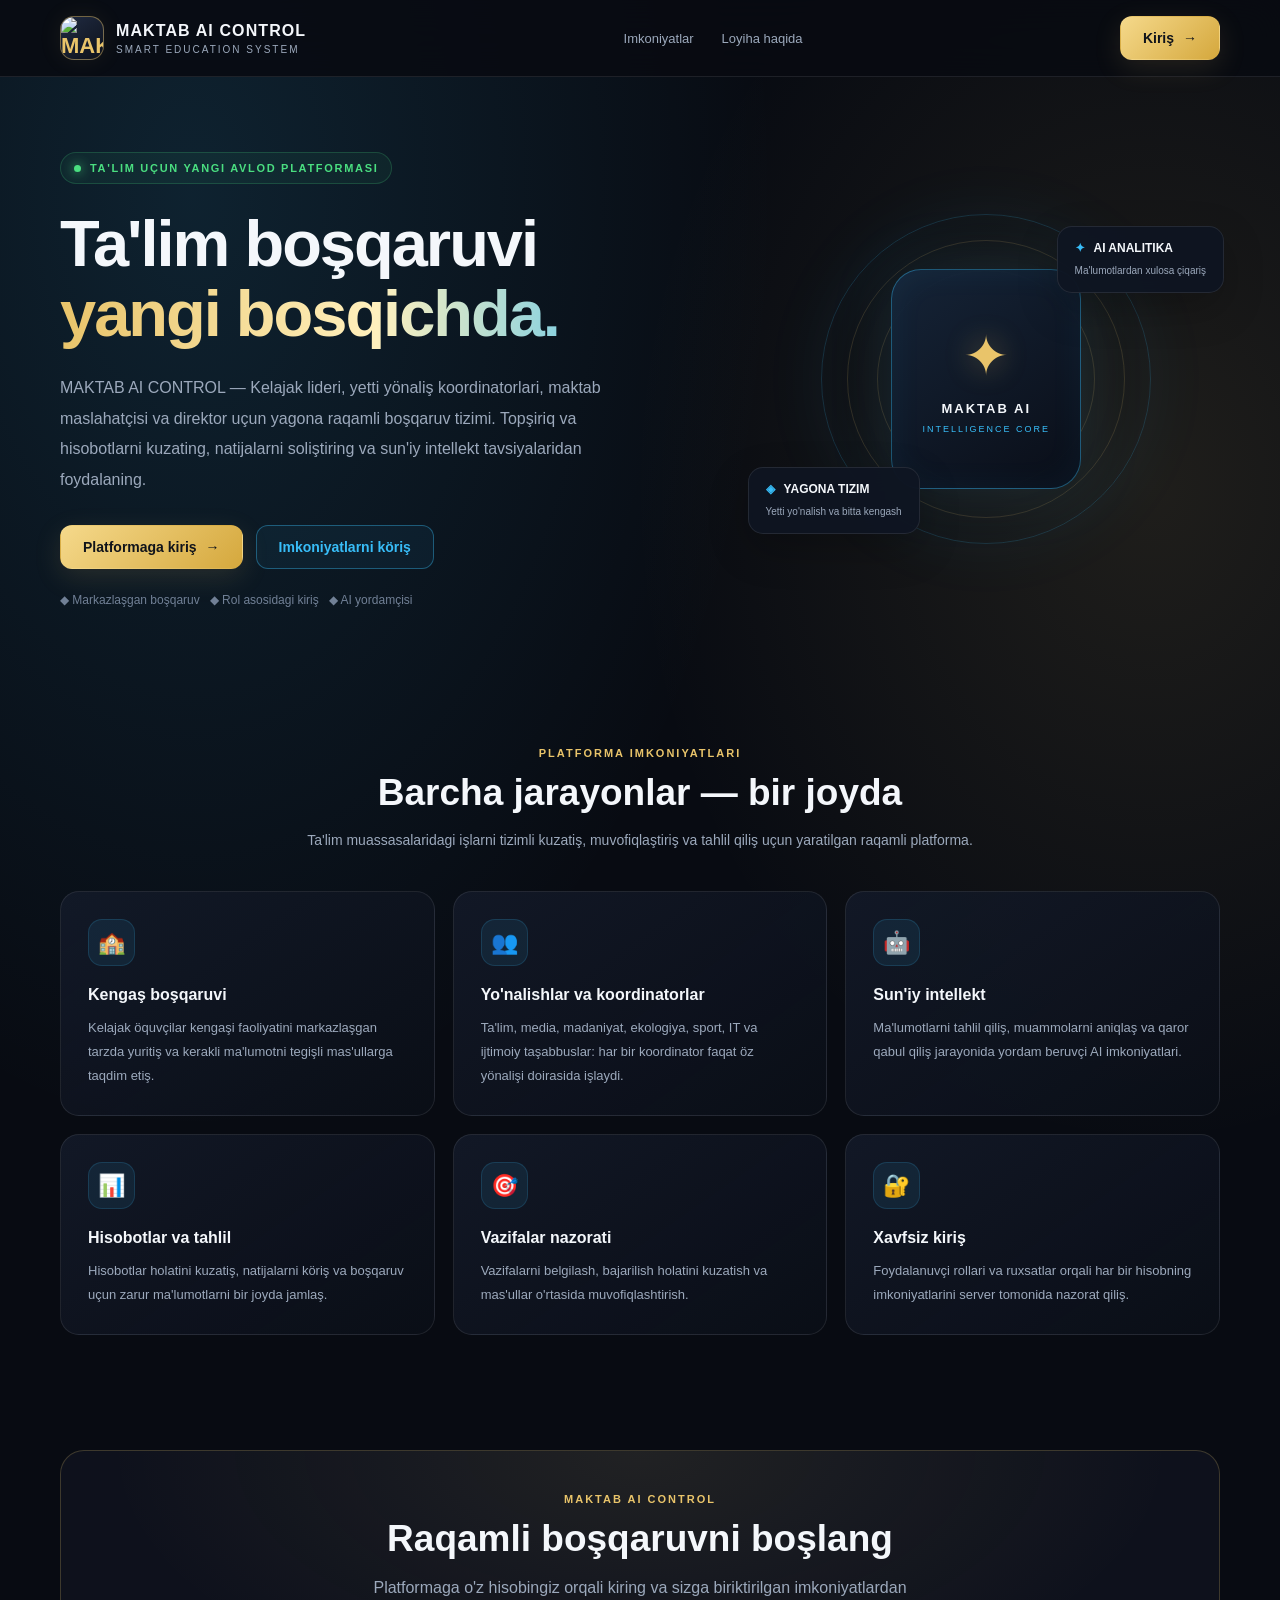
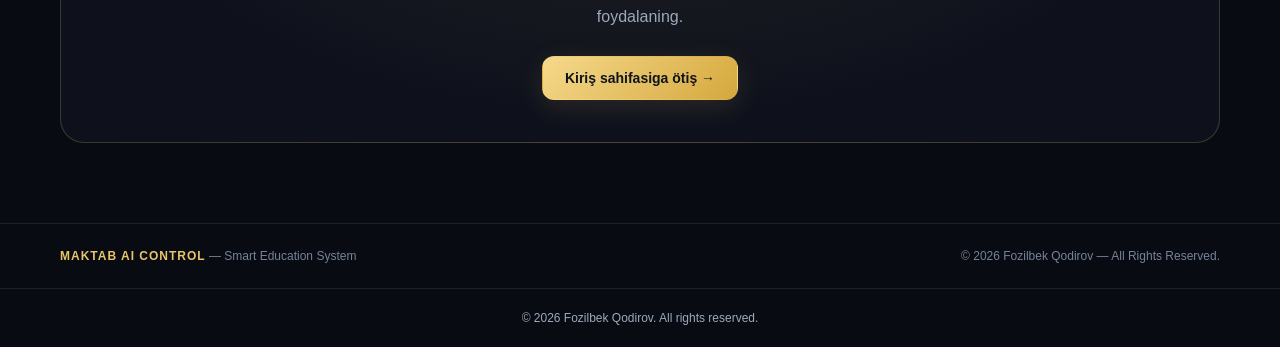
==== commit a970e6c6: "Refine Uzbek orthography detection" ====
--- a/TUMAN_AI_CONTROL/app/static/index.html
+++ b/TUMAN_AI_CONTROL/app/static/index.html
@@ -730,22 +730,6 @@
     </script>
 <footer style="padding:22px 16px;text-align:center;color:#9ca9bc;font-size:12px;border-top:1px solid rgba(255,255,255,.09)">© 2026 Fozilbek Qodirov. All rights reserved.</footer>
 <script id="uzbek-national-orthography">
-(function () {
-  "use strict";
-  const words = ["foydalanuvchi","boshqaruv","kutubxona","resurs","o‘quvchi","o'quvchi","oʻquvchi","o‘qituvchi","o'qituvchi","oʻqituvchi","ta’lim","ta'lim","taʼlim","ma’lumot","ma'lumot","maʼlumot","qo‘shish","qo'shish","qoʻshish","o‘zgartirish","o'zgartirish","oʻzgartirish","o‘chirish","o'chirish","oʻchirish","ko‘rish","ko'rish","koʻrish","yuklash","saqlash","tahrirlash","qidirish","tanlash","yordam","sozlamalar","hisobot","topshiriq","mavzu","dars","fan","maktab","kirish","chiqish","bajarish","yuborish","boshlash","yakunlash","natija","baholash","oila","ota-ona","va","uchun","bilan","hamda"];
-  function convert(value) {
-    const lower = value.toLocaleLowerCase("uz");
-    if (!words.some(word => lower.includes(word))) return value;
-    return value.replace(/([oO])[\u2018\u2019\u02BB\u02BC'\u0060´]/g, (_,a)=>a==="O"?"Ö":"ö").replace(/([gG])[\u2018\u2019\u02BB\u02BC'\u0060´]/g,(_,a)=>a==="G"?"Ğ":"ğ").replace(/sh/g,"ş").replace(/Sh/g,"Ş").replace(/SH/g,"Ş").replace(/ch/g,"ç").replace(/Ch/g,"Ç").replace(/CH/g,"Ç");
-  }
-  function visit(node) {
-    if(node.nodeType===3){const p=node.parentElement;if(!p||/^(SCRIPT|STYLE|CODE|PRE|TEXTAREA|NOSCRIPT)$/.test(p.tagName))return;const v=convert(node.nodeValue);if(v!==node.nodeValue)node.nodeValue=v;return;}
-    if(node.nodeType!==1||/^(SCRIPT|STYLE|CODE|PRE|TEXTAREA|NOSCRIPT)$/.test(node.tagName))return;
-    for(const a of ["placeholder","title","aria-label","alt"])if(node.hasAttribute(a)){const v=node.getAttribute(a),n=convert(v);if(n!==v)node.setAttribute(a,n);}
-    for(const c of node.childNodes)visit(c);
-  }
-  function start(){visit(document.body||document.documentElement);const o=new MutationObserver(rs=>{for(const r of rs){if(r.type==="characterData")visit(r.target);else if(r.type==="attributes")visit(r.target);else for(const n of r.addedNodes)visit(n);}});o.observe(document.documentElement,{subtree:true,childList:true,characterData:true,attributes:true,attributeFilter:["placeholder","title","aria-label","alt"]});}
-  if(document.readyState==="loading")document.addEventListener("DOMContentLoaded",start,{once:true});else start();
-})();
+(function(){const w=["foydalanuvchi","boshqaruv","kutubxona","resurs","o‘quvchi","o'quvchi","oʻquvchi","o‘qituvchi","o'qituvchi","oʻqituvchi","ta’lim","ta'lim","taʼlim","ma’lumot","ma'lumot","maʼlumot","qo‘shish","qo'shish","qoʻshish","o‘zgartirish","o'zgartirish","oʻzgartirish","o‘chirish","o'chirish","oʻchirish","ko‘rish","ko'rish","koʻrish","yuklash","saqlash","tahrirlash","qidirish","tanlash","yordam","sozlamalar","hisobot","topshiriq","mavzu","dars","fan","maktab","kirish","chiqish","bajarish","yuborish","boshlash","yakunlash","natija","baholash","oila","ota-ona","o‘quv","o'quv","oʻquv"];function cv(s){if(!w.some(x=>s.toLocaleLowerCase("uz").includes(x)))return s;return s.replace(/([oO])[\u2018\u2019\u02BB\u02BC'\u0060´]/g,(_,a)=>a==="O"?"Ö":"ö").replace(/([gG])[\u2018\u2019\u02BB\u02BC'\u0060´]/g,(_,a)=>a==="G"?"Ğ":"ğ").replace(/sh/g,"ş").replace(/Sh/g,"Ş").replace(/SH/g,"Ş").replace(/ch/g,"ç").replace(/Ch/g,"Ç").replace(/CH/g,"Ç");}function walk(n){if(n.nodeType===3){const p=n.parentElement;if(!p||/^(SCRIPT|STYLE|CODE|PRE|TEXTAREA|NOSCRIPT)$/.test(p.tagName))return;const v=cv(n.nodeValue);if(v!==n.nodeValue)n.nodeValue=v;return;}if(n.nodeType!==1||/^(SCRIPT|STYLE|CODE|PRE|TEXTAREA|NOSCRIPT)$/.test(n.tagName))return;for(const a of ["placeholder","title","aria-label","alt"])if(n.hasAttribute(a)){const v=n.getAttribute(a),x=cv(v);if(x!==v)n.setAttribute(a,x);}for(const c of n.childNodes)walk(c);}function init(){walk(document.body||document.documentElement);const ob=new MutationObserver(rs=>{for(const r of rs){if(r.type==="characterData"||r.type==="attributes")walk(r.target);else for(const n of r.addedNodes)walk(n);}});ob.observe(document.documentElement,{subtree:true,childList:true,characterData:true,attributes:true,attributeFilter:["placeholder","title","aria-label","alt"]});}if(document.readyState==="loading")document.addEventListener("DOMContentLoaded",init,{once:true});else init();})();
 </script></body>
 </html>
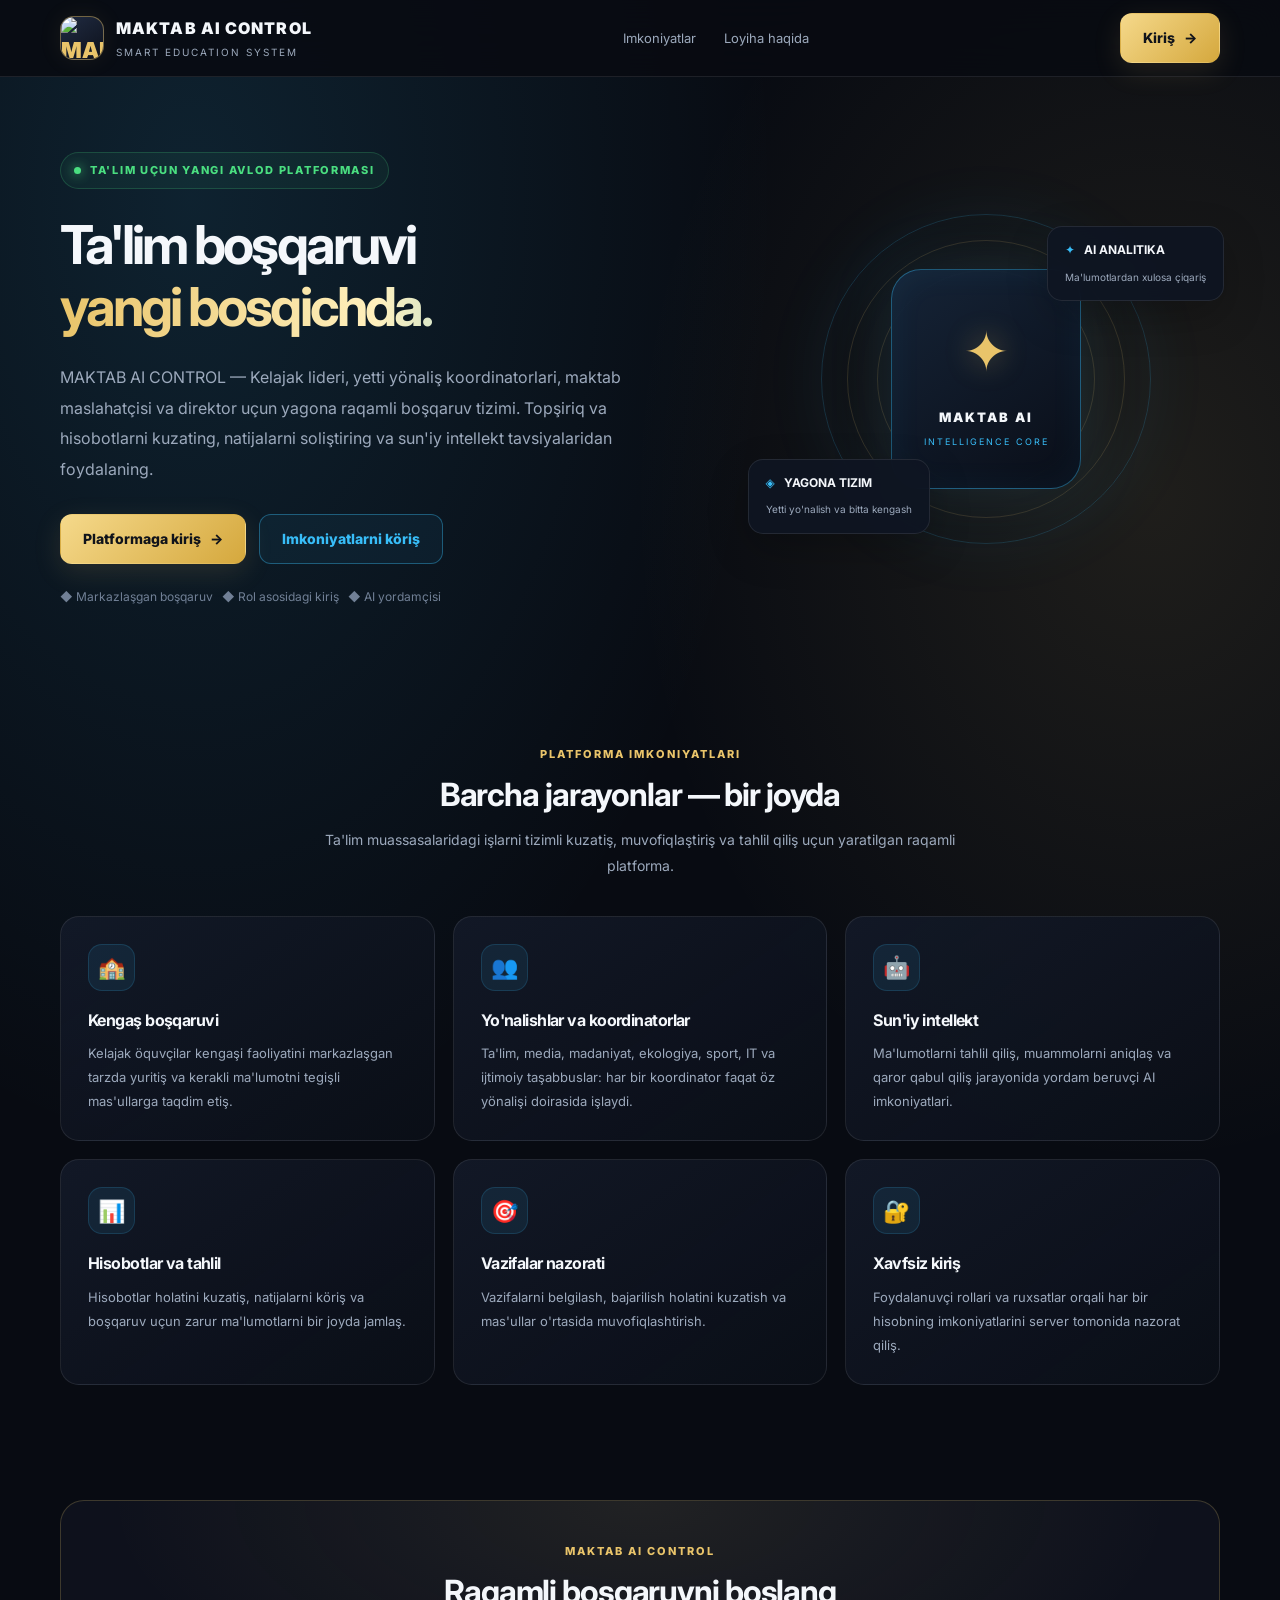
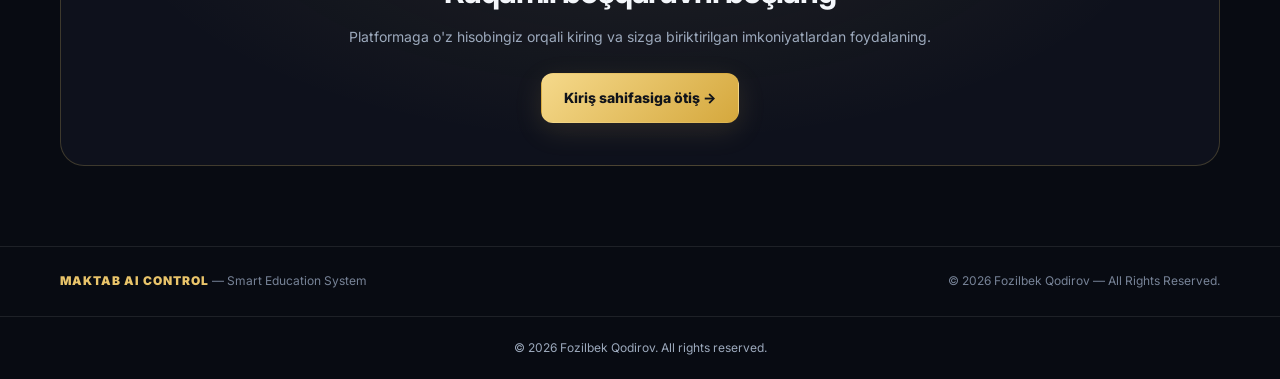
==== commit 943d19e9: "Refresh interface typography and interactions inspired by RoboContest 2.0" ====
--- a/TUMAN_AI_CONTROL/app/static/index.html
+++ b/TUMAN_AI_CONTROL/app/static/index.html
@@ -530,6 +530,7 @@
             }
         }
     </style>
+<style id="global-interaction-engine">:root{--ui-accent:#66b8ff;--ui-cursor-size:34px}.ui-cursor{position:fixed;left:0;top:0;width:var(--ui-cursor-size);height:var(--ui-cursor-size);border:1px solid var(--ui-accent);border-radius:50%;pointer-events:none;z-index:2147483000;transform:translate(-50%,-50%);opacity:0;transition:width .18s,height .18s,background .18s,opacity .18s;will-change:transform}.ui-cursor:after{content:"";position:absolute;width:5px;height:5px;left:50%;top:50%;border-radius:50%;background:var(--ui-accent);transform:translate(-50%,-50%);box-shadow:0 0 12px var(--ui-accent)}.ui-cursor.is-visible{opacity:1}.ui-cursor.is-hovering{width:48px;height:48px;background:#66b8ff1a}.ui-cursor.is-down{width:25px;height:25px;background:#66b8ff33}.ui-interactive:active{transform:scale(.975)}.ui-interactive:focus-visible{outline:2px solid var(--ui-accent)!important;outline-offset:4px}.ui-ripple{position:fixed;z-index:2147482999;width:12px;height:12px;border:1px solid var(--ui-accent);border-radius:50%;pointer-events:none;transform:translate(-50%,-50%) scale(.25);animation:ui-ripple-out .62s ease-out forwards}@keyframes ui-ripple-out{to{transform:translate(-50%,-50%) scale(7);opacity:0}}@media(hover:hover) and (pointer:fine) and (prefers-reduced-motion:no-preference){html.ui-cursor-enabled,html.ui-cursor-enabled body,html.ui-cursor-enabled a,html.ui-cursor-enabled button{cursor:none!important}}@media(prefers-reduced-motion:reduce),(hover:none),(pointer:coarse){.ui-cursor,.ui-ripple{display:none!important}}</style><style id="robocontest-2-ui-system">@import url('https://fonts.googleapis.com/css2?family=Inter:wght@400;500;600;700;800&display=swap');:root{--rc-font:Inter,ui-sans-serif,system-ui,-apple-system,"Segoe UI",sans-serif;--rc-ease:cubic-bezier(.2,.75,.25,1);font-synthesis:none;text-rendering:optimizeLegibility}html{scroll-behavior:smooth}body,button,input,textarea,select{font-family:var(--rc-font)!important}body{font-size:14px;line-height:1.55;-webkit-font-smoothing:antialiased}h1,h2,h3,h4,h5,h6{font-family:var(--rc-font)!important;font-weight:700;letter-spacing:-.035em;line-height:1.16}h1{font-size:clamp(2rem,4.5vw,3.35rem);letter-spacing:-.055em}h2{font-size:clamp(1.35rem,2.5vw,2rem)}p,li,label{line-height:1.65}button,.button,[role=button],input[type=submit],input[type=button]{font-family:var(--rc-font)!important;font-size:13px;font-weight:650;letter-spacing:-.01em;border-radius:10px;transition:transform .18s var(--rc-ease),box-shadow .18s var(--rc-ease),border-color .18s var(--rc-ease),background-color .18s var(--rc-ease),filter .18s var(--rc-ease)}button:hover,.button:hover,[role=button]:hover,input[type=submit]:hover,input[type=button]:hover{transform:translateY(-1px)}button:active,.button:active,[role=button]:active,input[type=submit]:active,input[type=button]:active{transform:scale(.985)}a{transition:color .16s ease,opacity .16s ease}input,textarea,select{font-size:13px;line-height:1.5;border-radius:10px}input:focus-visible,textarea:focus-visible,select:focus-visible,button:focus-visible,a:focus-visible{outline:2px solid var(--ui-accent,var(--accent,var(--green,var(--gold,#83d5a5))));outline-offset:3px}table{font-variant-numeric:tabular-nums}@media(hover:hover) and (prefers-reduced-motion:no-preference){.card:hover,.panel:hover,.module:hover,.module-card:hover,.stat-card:hover,.metric:hover{transform:translateY(-2px)}}::selection{background:color-mix(in srgb,var(--ui-accent,var(--accent,var(--green,#83d5a5))) 28%,transparent)}@media(prefers-reduced-motion:reduce){*,*::before,*::after{scroll-behavior:auto!important;animation-duration:.01ms!important;transition-duration:.01ms!important}}</style>
 </head>
 
 <body>
@@ -731,5 +732,5 @@
 <footer style="padding:22px 16px;text-align:center;color:#9ca9bc;font-size:12px;border-top:1px solid rgba(255,255,255,.09)">© 2026 Fozilbek Qodirov. All rights reserved.</footer>
 <script id="uzbek-national-orthography">
 (function(){const w=["foydalanuvchi","boshqaruv","kutubxona","resurs","o‘quvchi","o'quvchi","oʻquvchi","o‘qituvchi","o'qituvchi","oʻqituvchi","ta’lim","ta'lim","taʼlim","ma’lumot","ma'lumot","maʼlumot","qo‘shish","qo'shish","qoʻshish","o‘zgartirish","o'zgartirish","oʻzgartirish","o‘chirish","o'chirish","oʻchirish","ko‘rish","ko'rish","koʻrish","yuklash","saqlash","tahrirlash","qidirish","tanlash","yordam","sozlamalar","hisobot","topshiriq","mavzu","dars","fan","maktab","kirish","chiqish","bajarish","yuborish","boshlash","yakunlash","natija","baholash","oila","ota-ona","o‘quv","o'quv","oʻquv"];function cv(s){if(!w.some(x=>s.toLocaleLowerCase("uz").includes(x)))return s;return s.replace(/([oO])[\u2018\u2019\u02BB\u02BC'\u0060´]/g,(_,a)=>a==="O"?"Ö":"ö").replace(/([gG])[\u2018\u2019\u02BB\u02BC'\u0060´]/g,(_,a)=>a==="G"?"Ğ":"ğ").replace(/sh/g,"ş").replace(/Sh/g,"Ş").replace(/SH/g,"Ş").replace(/ch/g,"ç").replace(/Ch/g,"Ç").replace(/CH/g,"Ç");}function walk(n){if(n.nodeType===3){const p=n.parentElement;if(!p||/^(SCRIPT|STYLE|CODE|PRE|TEXTAREA|NOSCRIPT)$/.test(p.tagName))return;const v=cv(n.nodeValue);if(v!==n.nodeValue)n.nodeValue=v;return;}if(n.nodeType!==1||/^(SCRIPT|STYLE|CODE|PRE|TEXTAREA|NOSCRIPT)$/.test(n.tagName))return;for(const a of ["placeholder","title","aria-label","alt"])if(n.hasAttribute(a)){const v=n.getAttribute(a),x=cv(v);if(x!==v)n.setAttribute(a,x);}for(const c of n.childNodes)walk(c);}function init(){walk(document.body||document.documentElement);const ob=new MutationObserver(rs=>{for(const r of rs){if(r.type==="characterData"||r.type==="attributes")walk(r.target);else for(const n of r.addedNodes)walk(n);}});ob.observe(document.documentElement,{subtree:true,childList:true,characterData:true,attributes:true,attributeFilter:["placeholder","title","aria-label","alt"]});}if(document.readyState==="loading")document.addEventListener("DOMContentLoaded",init,{once:true});else init();})();
-</script></body>
+</script><script id="global-interaction-engine-script">(function(){"use strict";if(window.__GLOBAL_INTERACTION_ENGINE__)return;window.__GLOBAL_INTERACTION_ENGINE__=true;const fine=matchMedia("(hover:hover) and (pointer:fine) and (prefers-reduced-motion:no-preference)").matches;const sel='a,button,[role="button"],input[type="button"],input[type="submit"],.card,.action,.nav';document.querySelectorAll(sel).forEach(e=>e.classList.add("ui-interactive"));if(!fine)return;const cur=document.createElement("div");cur.className="ui-cursor";cur.setAttribute("aria-hidden","true");document.body.appendChild(cur);document.documentElement.classList.add("ui-cursor-enabled");let x=-100,y=-100,tx=-100,ty=-100,raf=0;function tick(){x+=(tx-x)*.24;y+=(ty-y)*.24;cur.style.transform="translate3d("+x+"px,"+y+"px,0) translate(-50%,-50%)";if(Math.abs(tx-x)+Math.abs(ty-y)>.15)raf=requestAnimationFrame(tick);else raf=0}document.addEventListener("pointermove",e=>{if(e.pointerType&&e.pointerType!=="mouse")return;tx=e.clientX;ty=e.clientY;cur.classList.add("is-visible");if(!raf)raf=requestAnimationFrame(tick)},{passive:true});document.addEventListener("pointerover",e=>{if(e.target.closest&&e.target.closest(sel))cur.classList.add("is-hovering")},{passive:true});document.addEventListener("pointerout",e=>{if(e.target.closest&&e.target.closest(sel)&&(!e.relatedTarget||!e.relatedTarget.closest||!e.relatedTarget.closest(sel)))cur.classList.remove("is-hovering")},{passive:true});document.addEventListener("pointerdown",e=>{if(e.pointerType&&e.pointerType!=="mouse")return;cur.classList.add("is-down");if(!e.target.closest||!e.target.closest('a,button,[role="button"],.action'))return;const r=document.createElement("i");r.className="ui-ripple";r.style.left=e.clientX+"px";r.style.top=e.clientY+"px";document.body.appendChild(r);r.addEventListener("animationend",()=>r.remove(),{once:true})},{passive:true});document.addEventListener("pointerup",()=>cur.classList.remove("is-down"),{passive:true});document.addEventListener("pointerleave",()=>cur.classList.remove("is-visible","is-hovering"),{passive:true})})();</script></body>
 </html>
